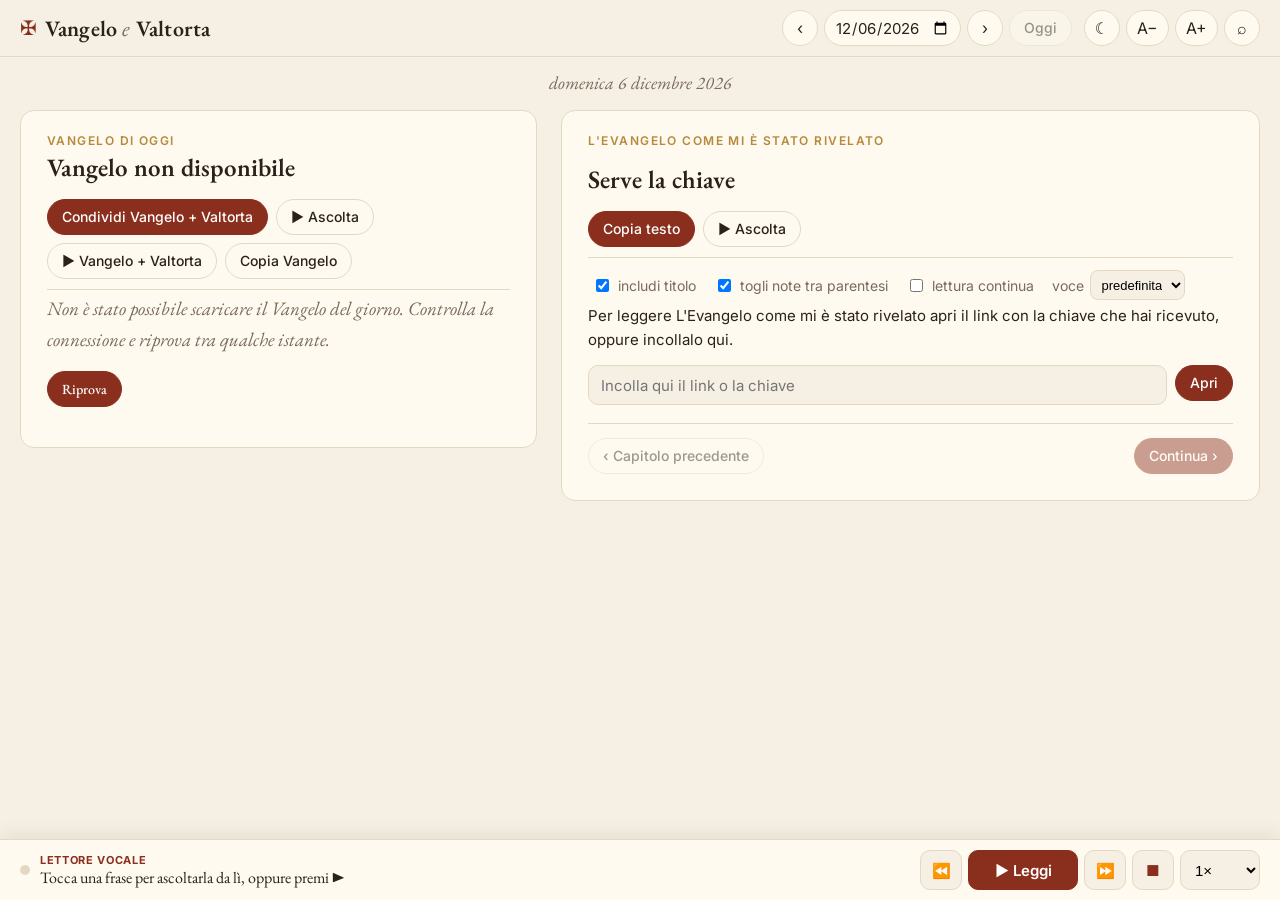
==== index.html @ d704ce0f "Pubblica il sito Co-Authored-By: Claude Opus 5.5 <noreply@anthropic.com>" ====
<!DOCTYPE html>
<html lang="it">
<head>
  <meta charset="UTF-8">
  <meta name="viewport" content="width=device-width, initial-scale=1">
  <meta name="robots" content="noindex, nofollow">
  <title>Vangelo e Valtorta</title>
  <meta name="description" content="Il Vangelo del giorno accanto al brano corrispondente de L'Evangelo come mi è stato rivelato di Maria Valtorta">
  <meta name="theme-color" content="#5b2a1e">
  <meta name="mobile-web-app-capable" content="yes">
  <meta name="apple-mobile-web-app-capable" content="yes">
  <meta name="apple-mobile-web-app-title" content="Vangelo e Valtorta">
  <link rel="manifest" href="manifest.webmanifest">
  <link rel="icon" href="icons/icon-192.png">
  <link rel="apple-touch-icon" href="icons/apple-touch-icon.png">
  <link rel="preconnect" href="https://fonts.googleapis.com">
  <link rel="preconnect" href="https://fonts.gstatic.com" crossorigin>
  <link href="https://fonts.googleapis.com/css2?family=EB+Garamond:ital,wght@0,400;0,500;0,600;1,400&family=Inter:wght@400;500;600&display=swap" rel="stylesheet">
  <link rel="stylesheet" href="style.css">
  <script>
    // tema scelto con il pulsante ☾/☀, applicato prima di disegnare la pagina
    try { const t = JSON.parse(localStorage.getItem('tema')); if (t) document.documentElement.dataset.theme = t; } catch (e) {}
  </script>
</head>
<body>
  <header class="topbar">
    <div class="brand">
      <span class="brand-mark" aria-hidden="true">✠</span>
      <span class="brand-name">Vangelo <em>e</em> Valtorta</span>
    </div>
    <nav class="datenav" aria-label="Scelta della data">
      <button class="icon-btn" id="prevDay" title="Giorno precedente" aria-label="Giorno precedente">‹</button>
      <label class="date-field">
        <span class="sr-only">Data</span>
        <input type="date" id="dateInput">
      </label>
      <button class="icon-btn" id="nextDay" title="Giorno successivo" aria-label="Giorno successivo">›</button>
      <button class="text-btn" id="todayBtn">Oggi</button>
    </nav>
    <div class="tools">
      <button class="icon-btn" id="themeToggle" title="Modalità notte" aria-label="Modalità notte">☾</button>
      <button class="icon-btn" id="fontDown" title="Testo più piccolo" aria-label="Testo più piccolo">A−</button>
      <button class="icon-btn" id="fontUp" title="Testo più grande" aria-label="Testo più grande">A+</button>
      <button class="icon-btn" id="searchToggle" title="Cerca brano o capitolo" aria-label="Cerca">⌕</button>
    </div>
  </header>

  <section class="searchbar" id="searchBar" hidden>
    <form id="searchForm" autocomplete="off">
      <input type="search" id="searchInput" placeholder="Brano (es. Lc 12,39-48), numero di capitolo (es. 415) o parole del titolo">
      <button class="text-btn primary" type="submit">Cerca</button>
    </form>
    <div id="searchResults" class="search-results"></div>
  </section>

  <div class="liturgy" id="liturgy"></div>

  <div class="tabs" role="tablist">
    <button role="tab" class="tab active" data-pane="gospelPane" aria-selected="true">Vangelo</button>
    <button role="tab" class="tab" data-pane="valtortaPane" aria-selected="false">Valtorta</button>
  </div>

  <main class="split">
    <section class="pane" id="gospelPane">
      <div class="pane-head">
        <p class="kicker" id="gospelKicker">Vangelo del giorno</p>
        <h2 id="gospelRef">…</h2>
      </div>
      <div class="actions">
        <button class="text-btn primary" id="shareBoth" title="Invia Vangelo e capitolo della Valtorta a ElevenReader o a un'altra app">Condividi Vangelo + Valtorta</button>
        <button class="text-btn tts-only" id="listenGospel">▶ Ascolta</button>
        <button class="text-btn tts-only" id="listenAll" title="Legge il Vangelo e poi il capitolo della Valtorta">▶ Vangelo + Valtorta</button>
        <button class="text-btn" id="copyGospel">Copia Vangelo</button>
      </div>
      <article class="reading" id="gospelText"></article>
      <p class="source" id="gospelSource"></p>
      <button class="text-btn primary mobile-only" id="toValtorta">Leggi il brano della Valtorta ›</button>
    </section>

    <section class="pane" id="valtortaPane">
      <div class="pane-head">
        <p class="kicker">L'Evangelo come mi è stato rivelato</p>
        <div class="matches" id="matches"></div>
        <h2 id="chapterTitle">…</h2>
        <p class="meta" id="chapterMeta"></p>
      </div>
      <div class="actions sticky">
        <button class="text-btn primary" id="copyChapter">Copia testo</button>
        <button class="text-btn" id="shareChapter" hidden>Condividi</button>
        <button class="text-btn tts-only" id="listenChapter">▶ Ascolta</button>
      </div>
      <div class="options">
        <label class="check"><input type="checkbox" id="withTitle" checked> includi titolo</label>
        <label class="check" title="Toglie le note dell'editore tra parentesi (lettura e copia)"><input type="checkbox" id="noNotes" checked> togli note tra parentesi</label>
        <label class="check tts-only" title="Finito il capitolo, la lettura vocale prosegue con il successivo"><input type="checkbox" id="autoNext"> lettura continua</label>
        <label class="check voice-pick tts-only">voce <select id="ttsVoice"></select></label>
      </div>
      <article class="reading" id="chapterText"></article>
      <nav class="chapter-nav">
        <button class="text-btn" id="prevChapter">‹ Capitolo precedente</button>
        <button class="text-btn primary" id="nextChapter">Continua ›</button>
      </nav>
    </section>
  </main>

  <div class="resume" id="resume" hidden></div>

  <div class="player tts-only" id="player">
    <div class="player-info">
      <span class="player-dot" id="ttsDot"></span>
      <div class="player-text">
        <div class="player-label"><b id="ttsLabel">Lettore vocale</b> <span id="ttsCount"></span></div>
        <div class="player-preview" id="ttsPreview">Tocca una frase per ascoltarla da lì, oppure premi ▶</div>
      </div>
    </div>
    <div class="player-controls">
      <button class="pbtn" id="ttsBack" title="Due frasi indietro" aria-label="Due frasi indietro">⏪</button>
      <button class="pbtn play" id="ttsPlay">▶ Leggi</button>
      <button class="pbtn" id="ttsFwd" title="Due frasi avanti" aria-label="Due frasi avanti">⏩</button>
      <button class="pbtn stop" id="ttsStop" title="Ferma" aria-label="Ferma">■</button>
      <select class="pbtn" id="ttsRate" title="Velocità" aria-label="Velocità">
        <option value="0.8">0.8×</option>
        <option value="0.9">0.9×</option>
        <option value="1" selected>1×</option>
        <option value="1.15">1.15×</option>
        <option value="1.3">1.3×</option>
        <option value="1.5">1.5×</option>
        <option value="1.75">1.75×</option>
        <option value="2">2×</option>
      </select>
    </div>
  </div>
  <div class="toast" id="toast" role="status" aria-live="polite"></div>

  <script src="app.js"></script>
</body>
</html>
---- style.css ----
:root {
  --bg: #f6f0e4;
  --paper: #fffaf0;
  --ink: #2b211b;
  --muted: #7a6a5c;
  --line: #e4d8c3;
  --accent: #8a2f1d;
  --accent-ink: #fff;
  --gold: #b58a3c;
  --chip: #f1e5cf;
  --hilite: #fbe7b0;
  --fs: 19px;
  --serif: "EB Garamond", Georgia, "Times New Roman", serif;
  --sans: Inter, system-ui, -apple-system, "Segoe UI", Roboto, sans-serif;
  color-scheme: light;
}
/* Modalità notte: segue il telefono, oppure la scelta fatta con il pulsante ☾/☀ */
@media (prefers-color-scheme: dark) {
  :root:not([data-theme="light"]) {
    --bg: #1b1714;
    --paper: #241f1b;
    --ink: #ece3d6;
    --muted: #a8998a;
    --line: #3a322b;
    --accent: #d9805f;
    --accent-ink: #1b1714;
    --gold: #d1a95a;
    --chip: #322a24;
    --hilite: #4a3b20;
    color-scheme: dark;
  }
}
:root[data-theme="dark"] {
  --bg: #1b1714;
  --paper: #241f1b;
  --ink: #ece3d6;
  --muted: #a8998a;
  --line: #3a322b;
  --accent: #d9805f;
  --accent-ink: #1b1714;
  --gold: #d1a95a;
  --chip: #322a24;
  --hilite: #4a3b20;
  color-scheme: dark;
}

* { box-sizing: border-box; }
html, body { margin: 0; }
body {
  background: var(--bg);
  color: var(--ink);
  font-family: var(--sans);
  font-size: 15px;
  -webkit-text-size-adjust: 100%;
}
button, input { font: inherit; color: inherit; }
.sr-only { position: absolute; width: 1px; height: 1px; overflow: hidden; clip: rect(0 0 0 0); }

/* ---------- barra superiore ---------- */
.topbar {
  position: sticky; top: 0; z-index: 20;
  display: flex; align-items: center; gap: 12px; flex-wrap: wrap;
  padding: 10px 20px;
  background: color-mix(in srgb, var(--bg) 92%, transparent);
  backdrop-filter: blur(8px);
  border-bottom: 1px solid var(--line);
}
.brand { display: flex; align-items: center; gap: 8px; margin-right: auto; }
.brand-mark { color: var(--accent); font-size: 20px; }
.brand-name { font-family: var(--serif); font-size: 22px; font-weight: 600; letter-spacing: .2px; }
.brand-name em { font-weight: 400; color: var(--muted); }
.datenav, .tools { display: flex; align-items: center; gap: 6px; }

.icon-btn, .text-btn {
  border: 1px solid var(--line);
  background: var(--paper);
  border-radius: 999px;
  cursor: pointer;
  line-height: 1;
  transition: background .15s, border-color .15s;
}
.icon-btn { min-width: 36px; height: 36px; padding: 0 10px; font-size: 16px; }
.text-btn { height: 36px; padding: 0 14px; font-size: 14px; font-weight: 500; }
.icon-btn:hover, .text-btn:hover { border-color: var(--gold); }
.text-btn.primary { background: var(--accent); border-color: var(--accent); color: var(--accent-ink); }
.text-btn:disabled { opacity: .45; cursor: default; }
.date-field input {
  height: 36px; padding: 0 10px;
  border: 1px solid var(--line); border-radius: 999px; background: var(--paper);
}

/* ---------- ricerca ---------- */
.searchbar { padding: 12px 20px; border-bottom: 1px solid var(--line); background: var(--paper); }
.searchbar form { display: flex; gap: 8px; max-width: 900px; margin: 0 auto; }
.searchbar input {
  flex: 1; min-width: 0; height: 40px; padding: 0 14px;
  border: 1px solid var(--line); border-radius: 10px; background: var(--bg);
}
.search-results { max-width: 900px; margin: 8px auto 0; display: grid; gap: 4px; }
.search-results button {
  text-align: left; padding: 8px 12px; border: 0; border-radius: 8px;
  background: transparent; cursor: pointer;
}
.search-results button:hover { background: var(--chip); }
.search-results .num { color: var(--accent); font-weight: 600; margin-right: 6px; }
.search-results .hint { color: var(--muted); padding: 6px 12px; }

/* ---------- giorno liturgico ---------- */
.liturgy {
  text-align: center; padding: 14px 20px 4px;
  font-family: var(--serif); font-style: italic; font-size: 18px; color: var(--muted);
}

/* ---------- colonne ---------- */
.tabs { display: none; }
.split {
  display: grid; grid-template-columns: minmax(0, 1fr) minmax(0, 1.35fr);
  gap: 24px; padding: 12px 20px 40px; max-width: 1500px; margin: 0 auto;
  align-items: start;
}
.pane {
  background: var(--paper);
  border: 1px solid var(--line);
  border-radius: 14px;
  padding: 22px 26px 26px;
  min-width: 0;
  scroll-margin-top: 70px;
}
#gospelPane { position: sticky; top: 72px; max-height: calc(100vh - 90px); overflow: auto; }
.pane-head h2 {
  font-family: var(--serif); font-weight: 600; font-size: 25px; line-height: 1.25;
  margin: 4px 0 6px;
}
.kicker {
  margin: 0; font-size: 12px; letter-spacing: .12em; text-transform: uppercase;
  color: var(--gold); font-weight: 600;
}
.meta { margin: 0 0 4px; color: var(--muted); font-size: 14px; }
.actions {
  display: flex; align-items: center; gap: 8px; flex-wrap: wrap;
  padding: 10px 0; margin-bottom: 4px; border-bottom: 1px solid var(--line);
}
.actions.sticky { position: sticky; top: 57px; background: var(--paper); z-index: 5; }
.options { display: flex; flex-wrap: wrap; gap: 4px 14px; padding: 8px 0 4px; }
.check { display: inline-flex; align-items: center; gap: 6px; color: var(--muted); font-size: 14px; margin-left: 4px; }

.reading {
  font-family: var(--serif);
  font-size: var(--fs);
  line-height: 1.6;
  hyphens: auto;
  overflow-wrap: break-word;
}
.reading p { margin: 0 0 .85em; text-align: justify; }
.reading .s { cursor: pointer; border-radius: 4px; transition: background-color .2s; }
.reading .s:hover { background: var(--chip); }
.reading .s.tts-active { background: var(--hilite); box-shadow: 0 0 0 3px var(--hilite); }
.reading .empty { color: var(--muted); font-style: italic; text-align: left; }
.unlock { font-family: var(--sans); font-size: 15px; }
.unlock p { text-align: left; }
.unlock form { display: flex; gap: 8px; margin-top: 10px; }
.unlock input {
  flex: 1; min-width: 0; height: 40px; padding: 0 12px;
  border: 1px solid var(--line); border-radius: 10px; background: var(--bg);
}
.source { color: var(--muted); font-size: 12px; margin: 14px 0 0; }
.mobile-only { display: none; }

/* ---------- corrispondenze ---------- */
.matches { display: flex; flex-wrap: wrap; gap: 6px; margin: 10px 0 6px; }
.match {
  display: inline-flex; align-items: center; gap: 6px;
  border: 1px solid var(--line); background: var(--chip);
  border-radius: 999px; padding: 5px 12px; font-size: 13px; cursor: pointer;
  max-width: 100%;
}
.match .t { overflow: hidden; text-overflow: ellipsis; white-space: nowrap; max-width: 34ch; }
.match.active { background: var(--accent); border-color: var(--accent); color: var(--accent-ink); }
.match .tag { font-size: 11px; opacity: .75; }
.notice {
  font-size: 14px; color: var(--muted); background: var(--chip);
  border-radius: 10px; padding: 8px 12px; margin: 8px 0;
}

.chapter-nav {
  display: flex; justify-content: space-between; gap: 8px; flex-wrap: wrap;
  margin-top: 18px; padding-top: 14px; border-top: 1px solid var(--line);
}

/* ---------- lettore vocale ---------- */
body { padding-bottom: 84px; }
.no-tts .tts-only { display: none !important; }
.no-tts body, body.no-tts { padding-bottom: 0; }
.player {
  position: fixed; left: 0; right: 0; bottom: 0; z-index: 30;
  display: flex; align-items: center; gap: 16px;
  padding: 10px 20px calc(10px + env(safe-area-inset-bottom));
  background: var(--paper); border-top: 1px solid var(--line);
  box-shadow: 0 -4px 18px rgba(0,0,0,.08);
}
.player-info { display: flex; align-items: center; gap: 10px; flex: 1; min-width: 0; }
.player-dot { width: 10px; height: 10px; border-radius: 50%; background: var(--line); flex: none; }
.player.playing .player-dot { background: #3f9b5b; animation: pulse 1.2s infinite; }
.player.paused .player-dot { background: var(--gold); }
@keyframes pulse { 50% { opacity: .35; } }
.player-text { min-width: 0; }
.player-label { font-size: 12px; color: var(--muted); }
.player-label b { color: var(--accent); text-transform: uppercase; letter-spacing: .06em; font-size: 11px; }
.player-preview {
  font-family: var(--serif); font-size: 16px;
  white-space: nowrap; overflow: hidden; text-overflow: ellipsis;
}
.player-controls { display: flex; align-items: center; gap: 6px; flex: none; }
.pbtn {
  height: 40px; min-width: 42px; padding: 0 10px;
  border: 1px solid var(--line); border-radius: 10px; background: var(--bg);
  cursor: pointer; font-size: 15px;
}
.pbtn.play { background: var(--accent); border-color: var(--accent); color: var(--accent-ink); font-weight: 600; min-width: 110px; }
.pbtn.stop { color: var(--accent); }
.voice-pick select {
  max-width: 220px; height: 30px; padding: 0 6px;
  border: 1px solid var(--line); border-radius: 8px; background: var(--bg); font-size: 13px;
}

/* ---------- riprendi + toast ---------- */
.resume {
  max-width: 900px; margin: 4px auto 0; padding: 0 20px;
  font-size: 14px; color: var(--muted); text-align: center;
}
.resume button { border: 0; background: none; color: var(--accent); cursor: pointer; text-decoration: underline; padding: 0; }
.toast {
  position: fixed; left: 50%; bottom: 140px; transform: translateX(-50%) translateY(20px);
  background: var(--ink); color: var(--bg); padding: 10px 18px; border-radius: 999px;
  font-size: 14px; opacity: 0; pointer-events: none; transition: opacity .2s, transform .2s; z-index: 50;
}
.toast.show { opacity: 1; transform: translateX(-50%) translateY(0); }

/* ---------- telefono ---------- */
@media (max-width: 900px) {
  .topbar { padding: 8px 16px; gap: 8px; }
  .brand-name { font-size: 19px; }
  .split { grid-template-columns: 1fr; padding: 8px 16px 32px; gap: 12px; }
  #gospelPane { position: static; max-height: none; }
  .pane { padding: 16px 16px 20px; border-radius: 12px; }
  .tabs {
    display: flex; gap: 4px; margin: 8px 16px 0; padding: 4px;
    background: var(--chip); border-radius: 999px;
  }
  .tab { flex: 1; height: 36px; border: 0; border-radius: 999px; background: transparent; font-weight: 600; cursor: pointer; }
  .tab.active { background: var(--paper); box-shadow: 0 1px 3px rgba(0,0,0,.12); }
  .pane.hidden-mobile { display: none; }
  .mobile-only { display: inline-block; margin-top: 16px; }
  .actions.sticky { top: 52px; }
  .liturgy { font-size: 16px; padding-top: 10px; }
  .match .t { max-width: 22ch; }
}
@media (max-width: 700px) {
  body { padding-bottom: 128px; }
  .player { flex-direction: column; align-items: stretch; gap: 8px; padding: 8px 12px calc(8px + env(safe-area-inset-bottom)); }
  .player-controls { justify-content: space-between; gap: 4px; }
  .pbtn { min-width: 0; flex: 1; padding: 0 6px; }
  .pbtn.play { flex: 2; min-width: 0; }
  .player-preview { font-size: 15px; }
}
@media (max-width: 600px) {
  .topbar { position: static; }
  .actions.sticky { top: 0; }
  .pane { scroll-margin-top: 8px; }
  .tools { order: 2; }
  .datenav { order: 3; width: 100%; }
  .date-field { flex: 1; }
  .date-field input { width: 100%; }
  .tools .icon-btn { min-width: 34px; height: 34px; padding: 0 8px; }
}
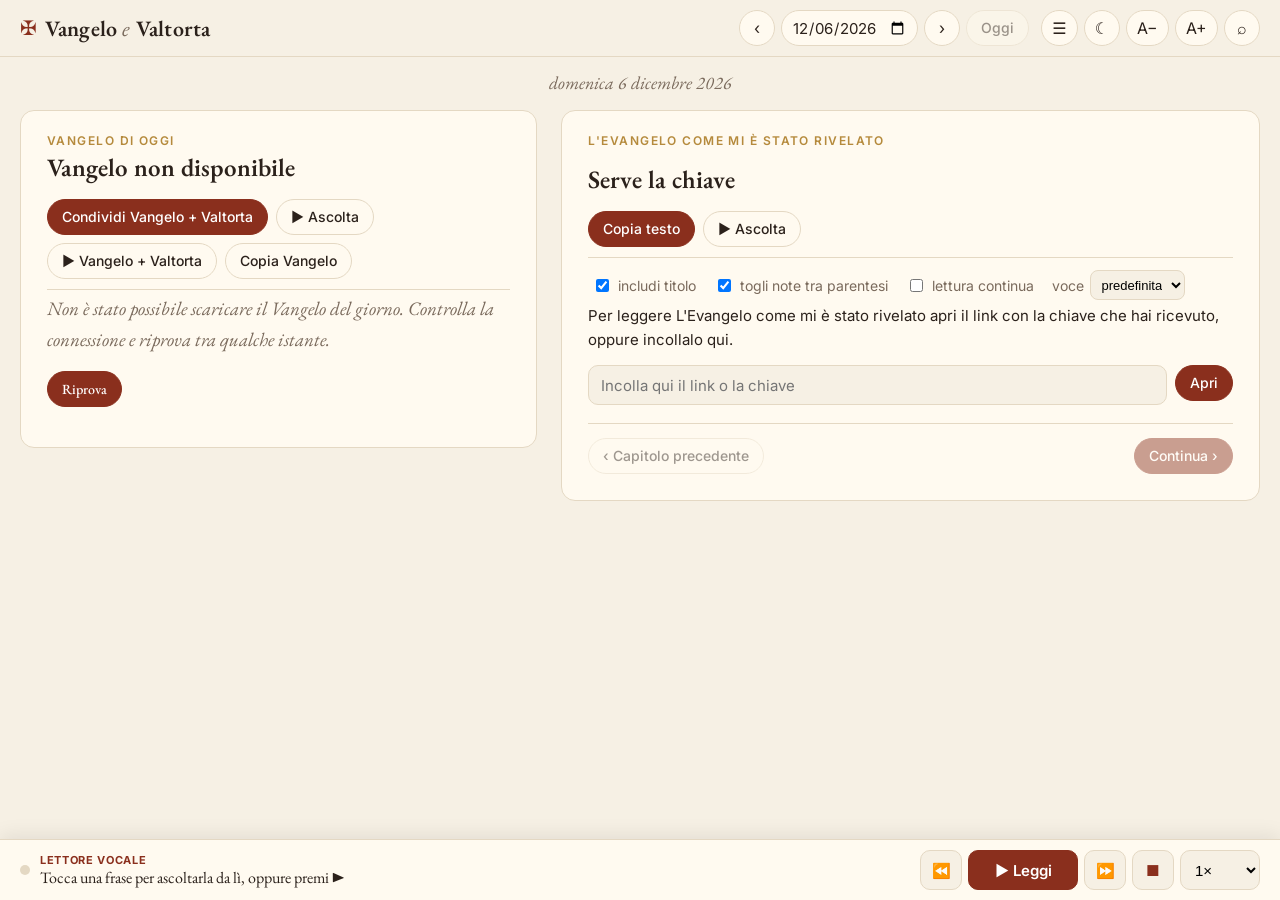
==== commit 7812563a: "Indice dei capitoli Co-Authored-By: Claude Opus 5.5 <noreply@anthropic.com>" ====
--- a/index.html
+++ b/index.html
@@ -38,6 +38,7 @@
       <button class="text-btn" id="todayBtn">Oggi</button>
     </nav>
     <div class="tools">
+      <button class="icon-btn" id="indexBtn" title="Indice dei capitoli" aria-label="Indice dei capitoli">☰</button>
       <button class="icon-btn" id="themeToggle" title="Modalità notte" aria-label="Modalità notte">☾</button>
       <button class="icon-btn" id="fontDown" title="Testo più piccolo" aria-label="Testo più piccolo">A−</button>
       <button class="icon-btn" id="fontUp" title="Testo più grande" aria-label="Testo più grande">A+</button>
@@ -130,6 +131,22 @@
       </select>
     </div>
   </div>
+  <div class="sheet" id="indexSheet" role="dialog" aria-modal="true" aria-labelledby="indexTitle" hidden>
+    <div class="sheet-head">
+      <div class="sheet-row">
+        <h2 id="indexTitle">Indice</h2>
+        <div class="seg">
+          <button type="button" class="seg-btn" data-mode="rapido">Rapido</button>
+          <button type="button" class="seg-btn" data-mode="completo">Completo</button>
+        </div>
+        <button type="button" class="icon-btn" id="indexClose" title="Chiudi" aria-label="Chiudi l'indice">✕</button>
+      </div>
+      <nav class="vol-jump" id="volJump" aria-label="Vai al volume"></nav>
+      <input type="search" id="indexFilter" placeholder="Filtra per parole del titolo (es. Lazzaro, Cana…)" autocomplete="off" hidden>
+    </div>
+    <div class="sheet-body" id="indexBody"></div>
+  </div>
+
   <div class="toast" id="toast" role="status" aria-live="polite"></div>
 
   <script src="app.js"></script>
--- a/style.css
+++ b/style.css
@@ -223,6 +223,87 @@
   border: 1px solid var(--line); border-radius: 8px; background: var(--bg); font-size: 13px;
 }
 
+/* ---------- indice dei capitoli ---------- */
+body.noscroll { overflow: hidden; }
+.sheet {
+  position: fixed; inset: 0; z-index: 60;
+  display: flex; flex-direction: column;
+  background: var(--bg);
+}
+.sheet[hidden] { display: none; }
+.sheet-head {
+  padding: 10px 20px 8px; border-bottom: 1px solid var(--line);
+  background: var(--paper);
+  padding-top: calc(10px + env(safe-area-inset-top));
+}
+.sheet-row { display: flex; align-items: center; gap: 12px; max-width: 1100px; margin: 0 auto; }
+.sheet-row h2 { font-family: var(--serif); font-size: 24px; margin: 0; margin-right: auto; }
+.seg { display: flex; padding: 3px; gap: 3px; background: var(--chip); border-radius: 999px; }
+.seg-btn {
+  height: 32px; padding: 0 14px; border: 0; border-radius: 999px; background: transparent;
+  font-weight: 600; font-size: 14px; cursor: pointer;
+}
+.seg-btn.active { background: var(--paper); box-shadow: 0 1px 3px rgba(0,0,0,.12); }
+.vol-jump {
+  display: flex; gap: 6px; overflow-x: auto; max-width: 1100px; margin: 10px auto 0;
+  padding-bottom: 2px; scrollbar-width: none;
+}
+.vol-jump button {
+  flex: none; height: 30px; padding: 0 12px; border: 1px solid var(--line); border-radius: 999px;
+  background: var(--bg); font-size: 13px; cursor: pointer;
+}
+#indexFilter {
+  display: block; width: 100%; max-width: 1100px; margin: 10px auto 0; height: 40px; padding: 0 14px;
+  border: 1px solid var(--line); border-radius: 10px; background: var(--bg);
+}
+#indexFilter[hidden] { display: none; }
+.sheet-body {
+  flex: 1; overflow-y: auto; -webkit-overflow-scrolling: touch;
+  padding: 6px 20px calc(30px + env(safe-area-inset-bottom));
+}
+.idx-vol { max-width: 1100px; margin: 0 auto; scroll-margin-top: 8px; }
+.idx-vol[hidden] { display: none; }
+.idx-vol h3 {
+  font-family: var(--serif); font-size: 22px; margin: 18px 0 2px;
+  padding-bottom: 4px; border-bottom: 1px solid var(--line);
+}
+.idx-vol h3 small { font-family: var(--sans); font-size: 13px; color: var(--muted); font-weight: 400; margin-left: 6px; }
+.idx-periods { margin: 6px 0 10px; color: var(--gold); font-size: 13px; font-weight: 600; }
+.idx-grid { display: grid; grid-template-columns: repeat(auto-fill, minmax(52px, 1fr)); gap: 6px; }
+.idx-n {
+  height: 44px; border: 1px solid var(--line); border-radius: 10px; background: var(--paper);
+  font-size: 15px; cursor: pointer; font-variant-numeric: tabular-nums;
+}
+.idx-n:hover, .idx-open:hover { border-color: var(--gold); }
+.idx-n.last, .idx-row.last .idx-open { box-shadow: inset 0 0 0 2px var(--gold); }
+.idx-n.cur { background: var(--accent); border-color: var(--accent); color: var(--accent-ink); }
+.idx-row.cur .idx-open { background: var(--chip); box-shadow: inset 3px 0 0 var(--accent); }
+.idx-part {
+  margin: 14px 0 6px; font-size: 12px; letter-spacing: .1em; text-transform: uppercase;
+  color: var(--gold); font-weight: 600;
+}
+.filtering .idx-part { display: none; }
+.idx-row { display: flex; gap: 6px; align-items: stretch; margin-bottom: 4px; }
+.idx-row[hidden] { display: none; }
+.idx-open {
+  flex: 1; min-width: 0; text-align: left; padding: 9px 12px;
+  border: 1px solid transparent; border-radius: 10px; background: transparent; cursor: pointer;
+  font-family: var(--serif); font-size: 17px; line-height: 1.35;
+}
+.idx-open .num { color: var(--accent); font-family: var(--sans); font-size: 13px; font-weight: 600; }
+.idx-open .refs { display: block; font-family: var(--sans); font-size: 12px; color: var(--muted); margin-top: 2px; }
+.idx-play {
+  flex: none; width: 44px; border: 1px solid var(--line); border-radius: 10px; background: var(--paper);
+  color: var(--accent); cursor: pointer; font-size: 14px;
+}
+@media (max-width: 600px) {
+  .sheet-head { padding-left: 16px; padding-right: 16px; }
+  .sheet-body { padding-left: 12px; padding-right: 12px; }
+  .sheet-row { gap: 8px; }
+  .sheet-row h2 { font-size: 21px; }
+  .idx-open { font-size: 16px; padding: 8px 8px; }
+}
+
 /* ---------- riprendi + toast ---------- */
 .resume {
   max-width: 900px; margin: 4px auto 0; padding: 0 20px;
@@ -232,7 +313,7 @@
 .toast {
   position: fixed; left: 50%; bottom: 140px; transform: translateX(-50%) translateY(20px);
   background: var(--ink); color: var(--bg); padding: 10px 18px; border-radius: 999px;
-  font-size: 14px; opacity: 0; pointer-events: none; transition: opacity .2s, transform .2s; z-index: 50;
+  font-size: 14px; opacity: 0; pointer-events: none; transition: opacity .2s, transform .2s; z-index: 70;
 }
 .toast.show { opacity: 1; transform: translateX(-50%) translateY(0); }
 
@@ -271,5 +352,11 @@
   .datenav { order: 3; width: 100%; }
   .date-field { flex: 1; }
   .date-field input { width: 100%; }
-  .tools .icon-btn { min-width: 34px; height: 34px; padding: 0 8px; }
-}
+  .tools { gap: 4px; }
+  .tools .icon-btn { min-width: 32px; height: 34px; padding: 0 6px; }
+}
+@media (max-width: 420px) {
+  /* nome e 5 pulsanti sulla stessa riga */
+  .brand-mark { display: none; }
+  .brand-name { font-size: 17px; }
+}
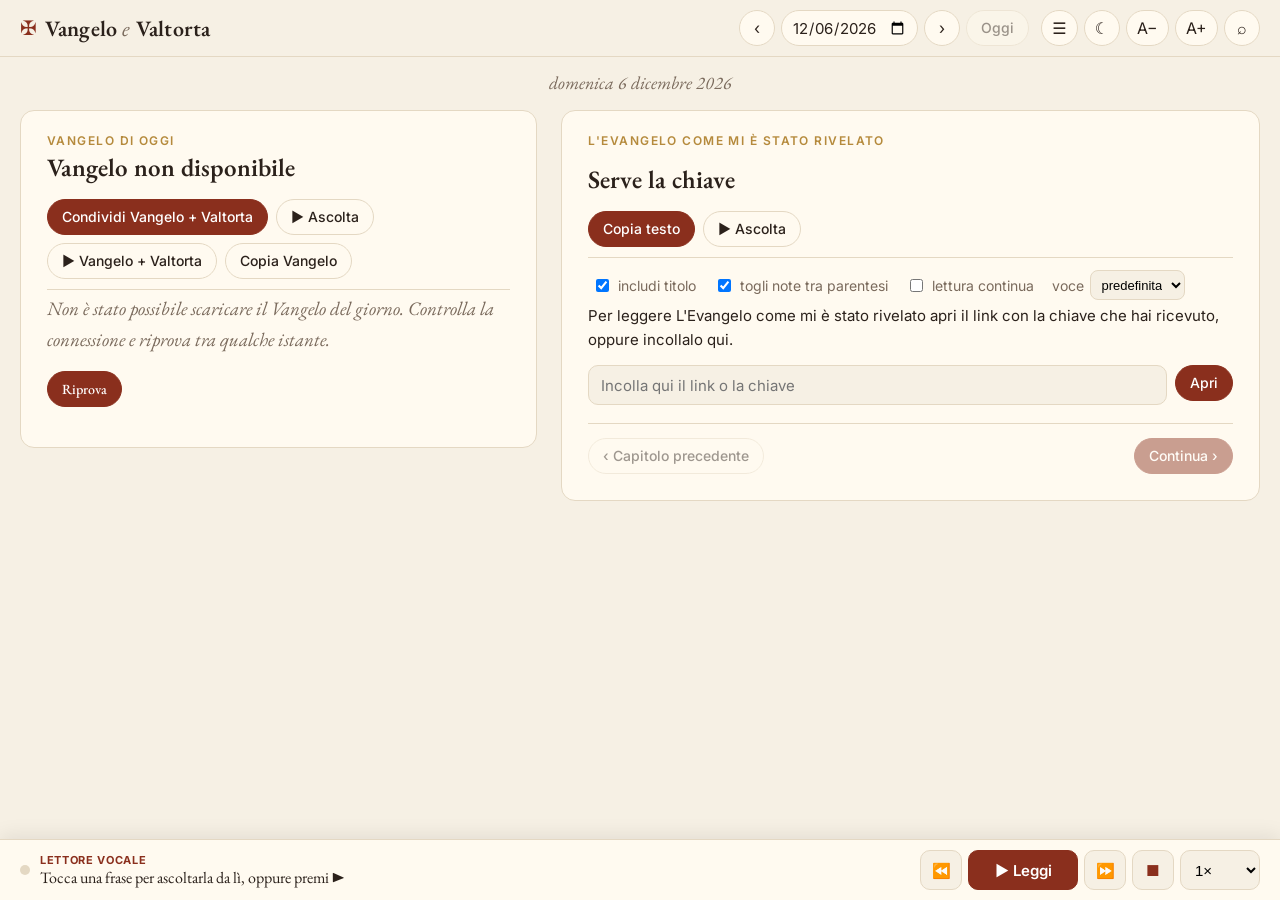
==== commit d1f33d19: "Indice ad albero e ricerca in tutto il testo Co-Authored-By: Claude Opus 5.5 <noreply@anthropic.com>" ====
--- a/index.html
+++ b/index.html
@@ -142,7 +142,13 @@
         <button type="button" class="icon-btn" id="indexClose" title="Chiudi" aria-label="Chiudi l'indice">✕</button>
       </div>
       <nav class="vol-jump" id="volJump" aria-label="Vai al volume"></nav>
-      <input type="search" id="indexFilter" placeholder="Filtra per parole del titolo (es. Lazzaro, Cana…)" autocomplete="off" hidden>
+      <form class="idx-search" id="indexSearch" autocomplete="off" hidden>
+        <input type="search" id="indexFilter" enterkeyhint="search" autocapitalize="off" spellcheck="false">
+        <div class="seg small">
+          <button type="button" class="scope-btn" data-scope="titoli">Titoli</button>
+          <button type="button" class="scope-btn" data-scope="testo">Tutto il testo</button>
+        </div>
+      </form>
     </div>
     <div class="sheet-body" id="indexBody"></div>
   </div>
--- a/style.css
+++ b/style.css
@@ -155,6 +155,7 @@
 .reading .s { cursor: pointer; border-radius: 4px; transition: background-color .2s; }
 .reading .s:hover { background: var(--chip); }
 .reading .s.tts-active { background: var(--hilite); box-shadow: 0 0 0 3px var(--hilite); }
+.reading .s.flash { background: var(--chip); box-shadow: 0 0 0 3px var(--chip); }
 .reading .empty { color: var(--muted); font-style: italic; text-align: left; }
 .unlock { font-family: var(--sans); font-size: 15px; }
 .unlock p { text-align: left; }
@@ -252,11 +253,57 @@
   flex: none; height: 30px; padding: 0 12px; border: 1px solid var(--line); border-radius: 999px;
   background: var(--bg); font-size: 13px; cursor: pointer;
 }
+.idx-search { display: flex; gap: 8px; align-items: center; max-width: 1100px; margin: 10px auto 0; flex-wrap: wrap; }
+.idx-search[hidden], .vol-jump[hidden] { display: none; }
 #indexFilter {
-  display: block; width: 100%; max-width: 1100px; margin: 10px auto 0; height: 40px; padding: 0 14px;
+  flex: 1 1 220px; min-width: 0; height: 40px; padding: 0 14px;
   border: 1px solid var(--line); border-radius: 10px; background: var(--bg);
 }
-#indexFilter[hidden] { display: none; }
+.seg.small .scope-btn {
+  height: 32px; padding: 0 12px; border: 0; border-radius: 999px; background: transparent;
+  font-size: 13px; font-weight: 600; cursor: pointer;
+}
+.seg.small .scope-btn.active { background: var(--paper); box-shadow: 0 1px 3px rgba(0,0,0,.12); }
+
+/* albero richiudibile (volumi, periodi, risultati) */
+.tree { max-width: 1100px; margin: 0 auto; }
+.tree[hidden] { display: none; }
+.tree > summary {
+  list-style: none; cursor: pointer; display: flex; align-items: baseline; gap: 8px; flex-wrap: wrap;
+  padding: 10px 6px; border-radius: 8px; user-select: none;
+}
+.tree > summary::-webkit-details-marker { display: none; }
+.tree > summary:hover { background: var(--chip); }
+.tree > summary small { color: var(--muted); font-size: 13px; font-weight: 400; }
+.tw::before { content: "▸"; display: inline-block; width: 14px; color: var(--gold); transition: transform .15s; }
+.tree[open] > summary > .tw::before { transform: rotate(90deg); }
+.tree-vol { border-bottom: 1px solid var(--line); }
+.tree-vol > summary { font-family: var(--serif); font-size: 20px; }
+.tree-part { margin-left: 18px; }
+.tree-part > summary { font-size: 12px; letter-spacing: .08em; text-transform: uppercase; color: var(--gold); font-weight: 600; padding: 8px 6px; }
+.tree-part > summary { flex-wrap: nowrap; }
+.tree-part > summary .ttl { flex: 1; min-width: 0; }
+.tree-part > summary small { text-transform: none; letter-spacing: 0; flex: none; }
+.tree-part > summary i { text-transform: none; letter-spacing: 0; font-weight: 400; }
+.tree-part .idx-row { margin-left: 22px; }
+.res-summary { max-width: 1100px; margin: 10px auto 6px; color: var(--muted); font-size: 14px; }
+.res-summary b { color: var(--ink); }
+.res-ch { margin-left: 18px; }
+.res-ch > summary { font-family: var(--serif); font-size: 16px; padding: 7px 6px; flex-wrap: nowrap; }
+.res-ch > summary .ttl { flex: 1; min-width: 0; }
+.res-ch > summary .num { color: var(--accent); font-family: var(--sans); font-size: 13px; font-weight: 600; }
+.badge {
+  font-family: var(--sans); font-size: 12px; font-weight: 600; color: var(--accent-ink); background: var(--accent);
+  border-radius: 999px; padding: 1px 8px; margin-left: auto; flex: none; align-self: center;
+}
+.res-snips { margin: 0 0 8px 40px; display: grid; gap: 6px; }
+.snip, .more {
+  text-align: left; border: 1px solid var(--line); border-radius: 10px; background: var(--paper);
+  padding: 8px 12px; cursor: pointer; font-family: var(--serif); font-size: 16px; line-height: 1.45;
+}
+.snip:hover { border-color: var(--gold); }
+.more { font-family: var(--sans); font-size: 13px; color: var(--accent); justify-self: start; }
+mark { background: var(--hilite); color: inherit; border-radius: 3px; padding: 0 1px; }
 .sheet-body {
   flex: 1; overflow-y: auto; -webkit-overflow-scrolling: touch;
   padding: 6px 20px calc(30px + env(safe-area-inset-bottom));
@@ -302,6 +349,10 @@
   .sheet-row { gap: 8px; }
   .sheet-row h2 { font-size: 21px; }
   .idx-open { font-size: 16px; padding: 8px 8px; }
+  .tree-part, .res-ch { margin-left: 10px; }
+  .tree-part .idx-row { margin-left: 8px; }
+  .res-snips { margin-left: 12px; }
+  .tree-vol > summary { font-size: 18px; }
 }
 
 /* ---------- riprendi + toast ---------- */
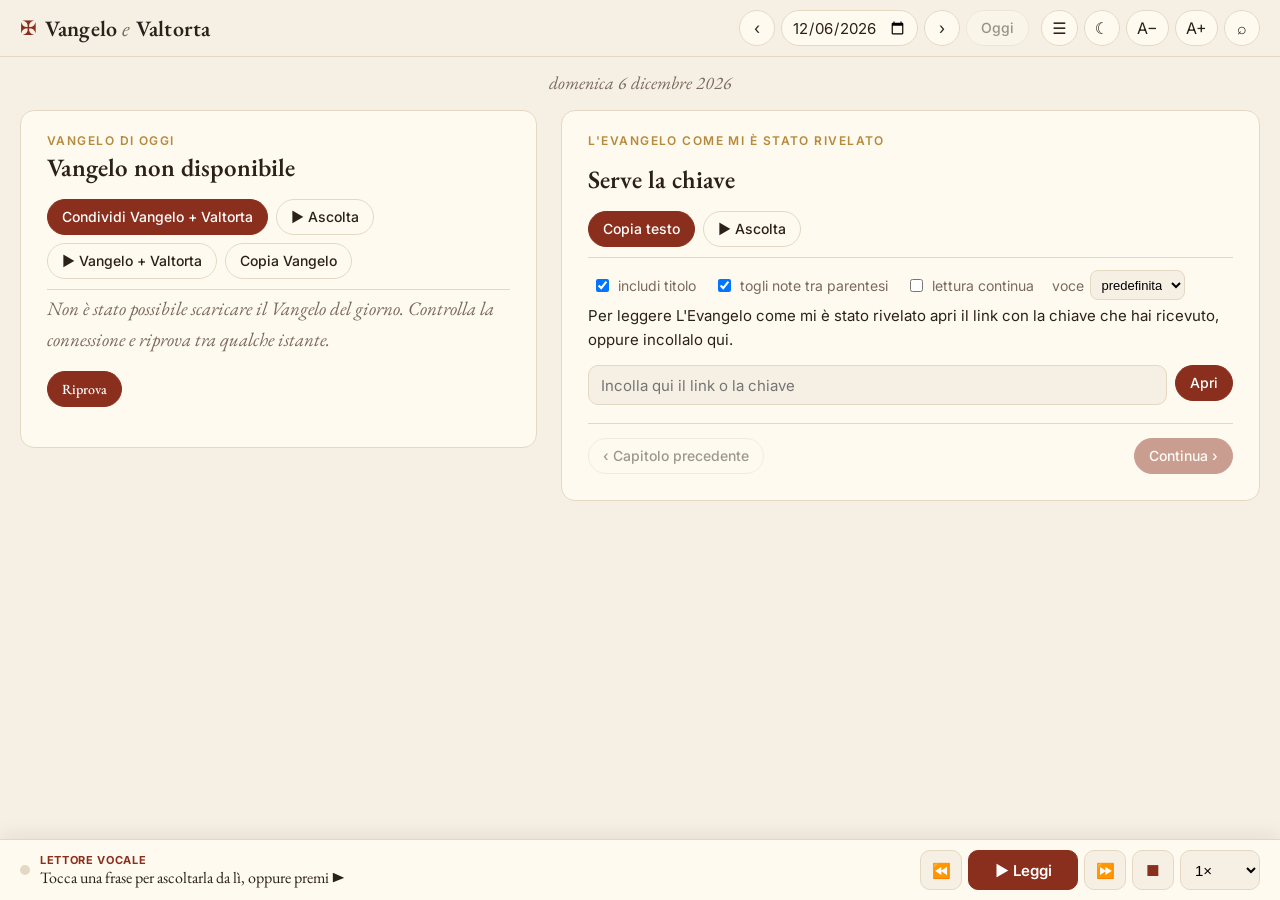
==== commit 68ca494f: "Toglie la vista rapida dell'indice Co-Authored-By: Claude Opus 5.5 <noreply@anthropic.com>" ====
--- a/index.html
+++ b/index.html
@@ -135,14 +135,9 @@
     <div class="sheet-head">
       <div class="sheet-row">
         <h2 id="indexTitle">Indice</h2>
-        <div class="seg">
-          <button type="button" class="seg-btn" data-mode="rapido">Rapido</button>
-          <button type="button" class="seg-btn" data-mode="completo">Completo</button>
-        </div>
         <button type="button" class="icon-btn" id="indexClose" title="Chiudi" aria-label="Chiudi l'indice">✕</button>
       </div>
-      <nav class="vol-jump" id="volJump" aria-label="Vai al volume"></nav>
-      <form class="idx-search" id="indexSearch" autocomplete="off" hidden>
+      <form class="idx-search" id="indexSearch" autocomplete="off">
         <input type="search" id="indexFilter" enterkeyhint="search" autocapitalize="off" spellcheck="false">
         <div class="seg small">
           <button type="button" class="scope-btn" data-scope="titoli">Titoli</button>
--- a/style.css
+++ b/style.css
@@ -240,21 +240,8 @@
 .sheet-row { display: flex; align-items: center; gap: 12px; max-width: 1100px; margin: 0 auto; }
 .sheet-row h2 { font-family: var(--serif); font-size: 24px; margin: 0; margin-right: auto; }
 .seg { display: flex; padding: 3px; gap: 3px; background: var(--chip); border-radius: 999px; }
-.seg-btn {
-  height: 32px; padding: 0 14px; border: 0; border-radius: 999px; background: transparent;
-  font-weight: 600; font-size: 14px; cursor: pointer;
-}
-.seg-btn.active { background: var(--paper); box-shadow: 0 1px 3px rgba(0,0,0,.12); }
-.vol-jump {
-  display: flex; gap: 6px; overflow-x: auto; max-width: 1100px; margin: 10px auto 0;
-  padding-bottom: 2px; scrollbar-width: none;
-}
-.vol-jump button {
-  flex: none; height: 30px; padding: 0 12px; border: 1px solid var(--line); border-radius: 999px;
-  background: var(--bg); font-size: 13px; cursor: pointer;
-}
 .idx-search { display: flex; gap: 8px; align-items: center; max-width: 1100px; margin: 10px auto 0; flex-wrap: wrap; }
-.idx-search[hidden], .vol-jump[hidden] { display: none; }
+.idx-search[hidden] { display: none; }
 #indexFilter {
   flex: 1 1 220px; min-width: 0; height: 40px; padding: 0 14px;
   border: 1px solid var(--line); border-radius: 10px; background: var(--bg);
@@ -308,22 +295,8 @@
   flex: 1; overflow-y: auto; -webkit-overflow-scrolling: touch;
   padding: 6px 20px calc(30px + env(safe-area-inset-bottom));
 }
-.idx-vol { max-width: 1100px; margin: 0 auto; scroll-margin-top: 8px; }
-.idx-vol[hidden] { display: none; }
-.idx-vol h3 {
-  font-family: var(--serif); font-size: 22px; margin: 18px 0 2px;
-  padding-bottom: 4px; border-bottom: 1px solid var(--line);
-}
-.idx-vol h3 small { font-family: var(--sans); font-size: 13px; color: var(--muted); font-weight: 400; margin-left: 6px; }
-.idx-periods { margin: 6px 0 10px; color: var(--gold); font-size: 13px; font-weight: 600; }
-.idx-grid { display: grid; grid-template-columns: repeat(auto-fill, minmax(52px, 1fr)); gap: 6px; }
-.idx-n {
-  height: 44px; border: 1px solid var(--line); border-radius: 10px; background: var(--paper);
-  font-size: 15px; cursor: pointer; font-variant-numeric: tabular-nums;
-}
-.idx-n:hover, .idx-open:hover { border-color: var(--gold); }
-.idx-n.last, .idx-row.last .idx-open { box-shadow: inset 0 0 0 2px var(--gold); }
-.idx-n.cur { background: var(--accent); border-color: var(--accent); color: var(--accent-ink); }
+.idx-open:hover { border-color: var(--gold); }
+.idx-row.last .idx-open { box-shadow: inset 0 0 0 2px var(--gold); }
 .idx-row.cur .idx-open { background: var(--chip); box-shadow: inset 3px 0 0 var(--accent); }
 .idx-part {
   margin: 14px 0 6px; font-size: 12px; letter-spacing: .1em; text-transform: uppercase;
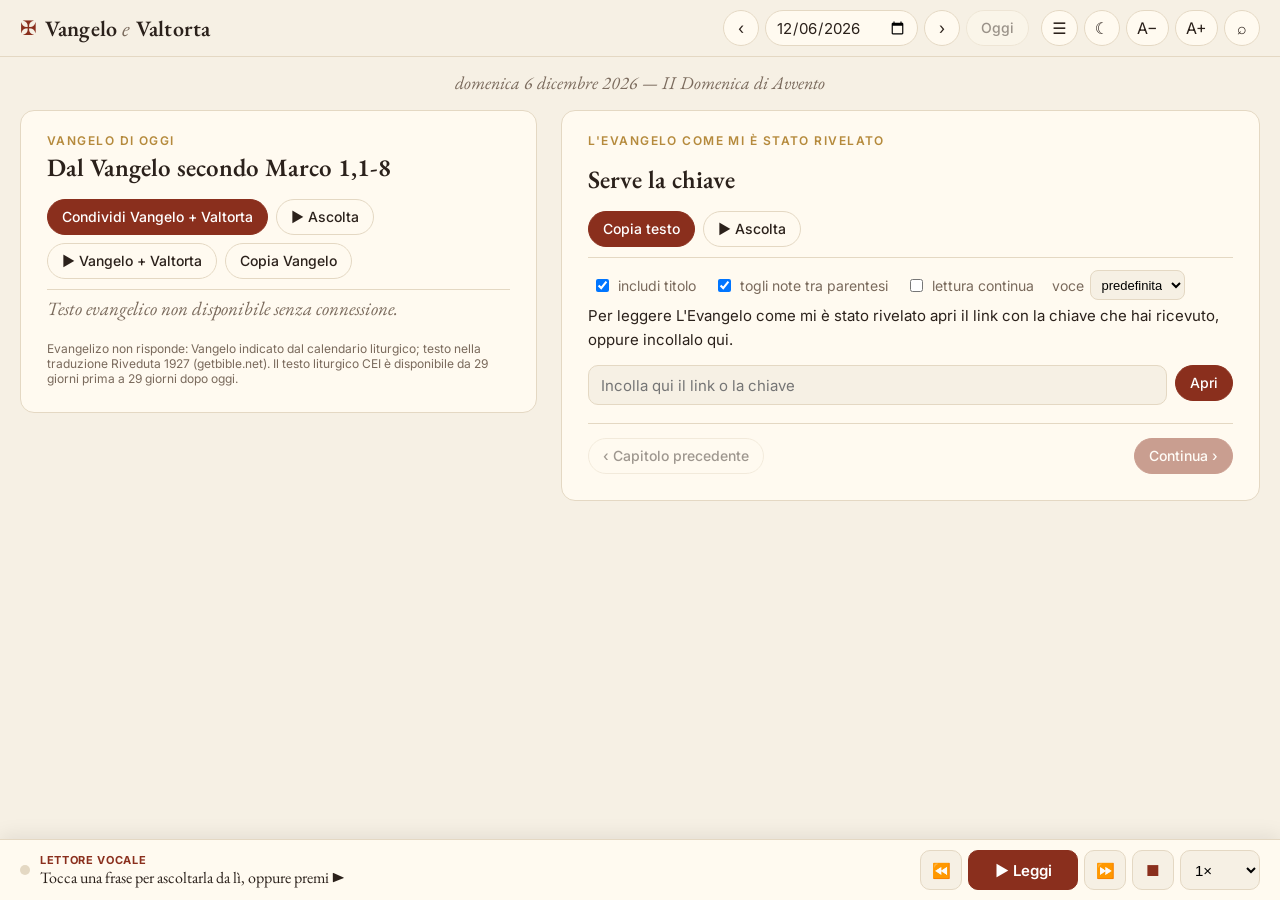
==== commit 57a5129a: "Vangelo per qualunque data con il calendario liturgico calcolato Co-Authored-By: Claude Opus 5.5 <no" ====
--- a/index.html
+++ b/index.html
@@ -135,6 +135,10 @@
     <div class="sheet-head">
       <div class="sheet-row">
         <h2 id="indexTitle">Indice</h2>
+        <div class="seg">
+          <button type="button" class="sec-btn" data-sec="capitoli">Capitoli</button>
+          <button type="button" class="sec-btn" data-sec="personaggi">Personaggi</button>
+        </div>
         <button type="button" class="icon-btn" id="indexClose" title="Chiudi" aria-label="Chiudi l'indice">✕</button>
       </div>
       <form class="idx-search" id="indexSearch" autocomplete="off">
@@ -144,12 +148,20 @@
           <button type="button" class="scope-btn" data-scope="testo">Tutto il testo</button>
         </div>
       </form>
+      <form class="idx-search" id="peopleSearch" autocomplete="off" hidden>
+        <input type="search" id="peopleFilter" placeholder="Cerca per nome o ruolo (es. Lazzaro, fariseo)" enterkeyhint="search" autocapitalize="off" spellcheck="false">
+        <div class="seg small">
+          <button type="button" class="pview-btn" data-view="nome">Per nome</button>
+          <button type="button" class="pview-btn" data-view="ruolo">Per ruolo</button>
+        </div>
+      </form>
     </div>
     <div class="sheet-body" id="indexBody"></div>
   </div>
 
   <div class="toast" id="toast" role="status" aria-live="polite"></div>
 
+  <script src="calendario.js"></script>
   <script src="app.js"></script>
 </body>
 </html>
--- a/style.css
+++ b/style.css
@@ -242,10 +242,40 @@
 .seg { display: flex; padding: 3px; gap: 3px; background: var(--chip); border-radius: 999px; }
 .idx-search { display: flex; gap: 8px; align-items: center; max-width: 1100px; margin: 10px auto 0; flex-wrap: wrap; }
 .idx-search[hidden] { display: none; }
-#indexFilter {
+#indexFilter, #peopleFilter {
   flex: 1 1 220px; min-width: 0; height: 40px; padding: 0 14px;
   border: 1px solid var(--line); border-radius: 10px; background: var(--bg);
 }
+.sec-btn, .seg.small .pview-btn {
+  height: 32px; padding: 0 12px; border: 0; border-radius: 999px; background: transparent;
+  font-size: 13px; font-weight: 600; cursor: pointer;
+}
+.sec-btn.active, .seg.small .pview-btn.active { background: var(--paper); box-shadow: 0 1px 3px rgba(0,0,0,.12); }
+
+/* personaggi */
+.pg { margin-left: 18px; }
+.pg > summary { flex-wrap: nowrap; font-family: var(--serif); font-size: 16px; padding: 7px 6px; }
+.pg > summary .ttl { flex: 1; min-width: 0; overflow: hidden; text-overflow: ellipsis; white-space: nowrap; }
+.pg[open] > summary .ttl { white-space: normal; }
+.pg > summary .ttl small { font-family: var(--sans); font-size: 12px; color: var(--muted); }
+.tag-cit {
+  flex: none; align-self: center; font-family: var(--sans); font-size: 11px; color: var(--muted);
+  border: 1px solid var(--line); border-radius: 999px; padding: 0 7px;
+}
+.pg-body {
+  margin: 0 0 10px 28px; padding: 10px 14px; background: var(--paper);
+  border-left: 2px solid var(--gold); border-radius: 0 10px 10px 0;
+}
+.pg-body:empty { display: none; }
+.pg-f { margin-bottom: 10px; }
+.pg-f:last-child { margin-bottom: 0; }
+.pg-l { display: block; font-size: 11px; letter-spacing: .08em; text-transform: uppercase; color: var(--gold); font-weight: 600; margin-bottom: 2px; }
+.pg-f p { margin: 0; font-family: var(--serif); font-size: 16px; line-height: 1.5; }
+.cap-link {
+  border: 0; background: none; padding: 0; font: inherit; color: var(--accent);
+  text-decoration: underline; text-underline-offset: 2px; cursor: pointer;
+}
+
 .seg.small .scope-btn {
   height: 32px; padding: 0 12px; border: 0; border-radius: 999px; background: transparent;
   font-size: 13px; font-weight: 600; cursor: pointer;
@@ -325,6 +355,9 @@
   .tree-part, .res-ch { margin-left: 10px; }
   .tree-part .idx-row { margin-left: 8px; }
   .res-snips { margin-left: 12px; }
+  .pg { margin-left: 4px; }
+  .pg-body { margin-left: 8px; }
+  .sec-btn { padding: 0 10px; }
   .tree-vol > summary { font-size: 18px; }
 }
 
